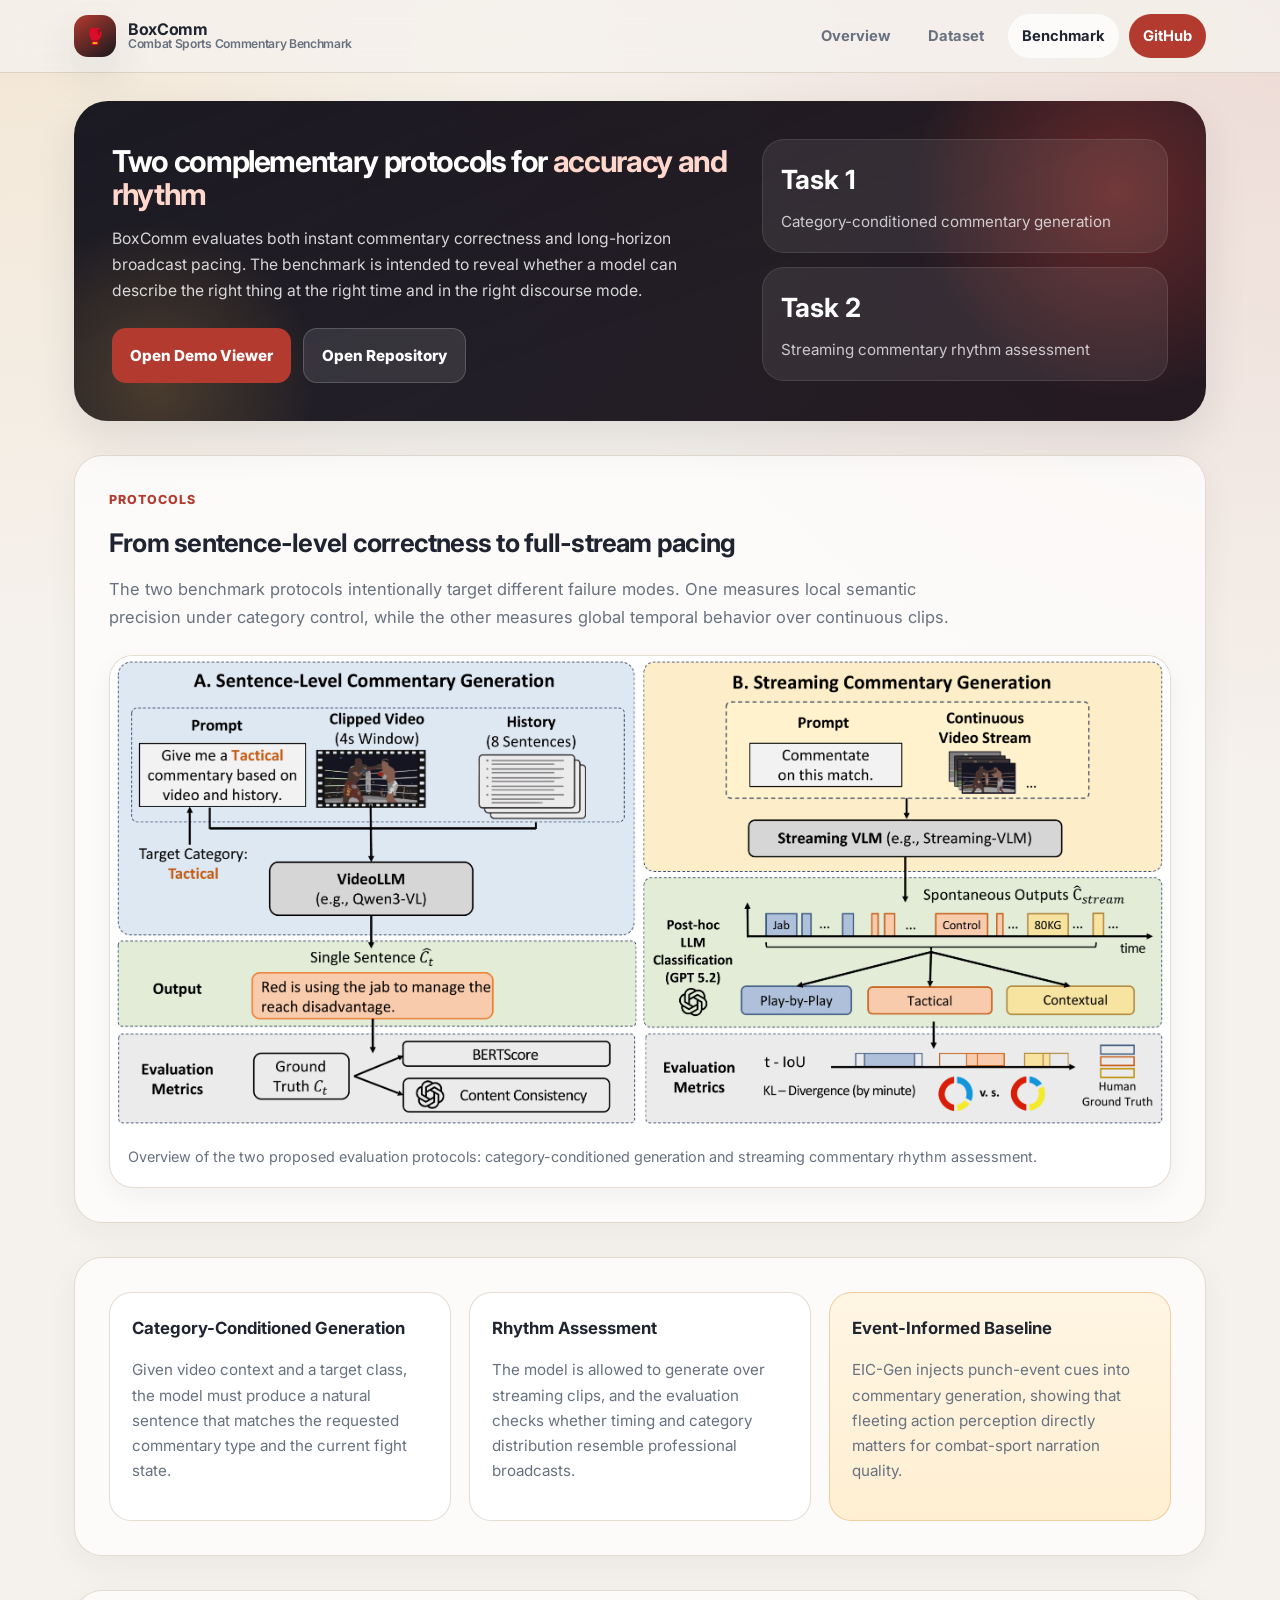
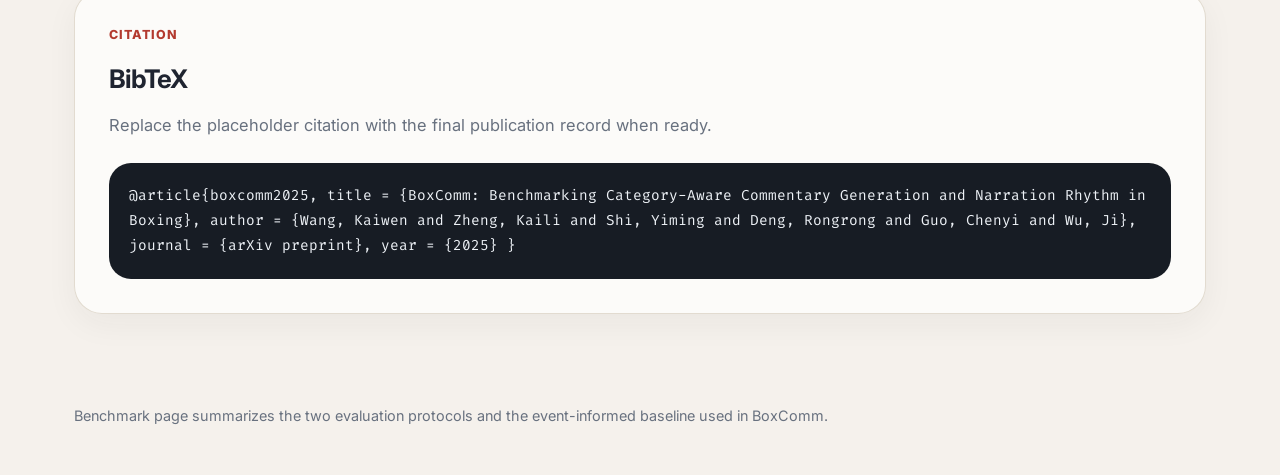
==== benchmark.html @ a7fbd9ea "Update BoxComm project site and add 40 eval demos" ====
<!DOCTYPE html>
<html lang="en">
<head>
  <meta charset="UTF-8" />
  <meta name="viewport" content="width=device-width, initial-scale=1.0" />
  <title>BoxComm Benchmark</title>
  <meta name="description" content="BoxComm benchmark page with evaluation protocols, baseline framing, and citation." />
  <link rel="preconnect" href="https://fonts.googleapis.com" />
  <link rel="preconnect" href="https://fonts.gstatic.com" crossorigin />
  <link href="https://fonts.googleapis.com/css2?family=Inter:wght@400;500;600;700;800&family=Fira+Code:wght@400;500&display=swap" rel="stylesheet" />
  <link rel="stylesheet" href="static/css/style.css" />
  <link rel="icon" href="data:image/svg+xml,<svg xmlns='http://www.w3.org/2000/svg' viewBox='0 0 100 100'><text y='.9em' font-size='90'>🥊</text></svg>" />
</head>
<body data-page="benchmark">
  <div class="site-shell">
    <nav class="topbar">
      <div class="topbar-inner">
        <a class="brand" href="index.html">
          <span class="brand-mark">🥊</span>
          <span class="brand-copy">
            <strong>BoxComm</strong>
            <span>Combat Sports Commentary Benchmark</span>
          </span>
        </a>
        <div class="nav-links">
          <a href="index.html" data-page-link="overview">Overview</a>
          <a href="dataset.html" data-page-link="dataset">Dataset</a>
          <a href="benchmark.html" data-page-link="benchmark">Benchmark</a>
          <a class="is-cta" href="https://github.com/gouba2333/BoxComm">GitHub</a>
        </div>
      </div>
    </nav>

    <main class="page">
      <section class="hero-panel">
        <div class="hero-grid">
          <div>
            <h1 class="hero-title">Two complementary protocols for <span class="accent">accuracy and rhythm</span></h1>
            <p class="hero-subtitle">
              BoxComm evaluates both instant commentary correctness and long-horizon broadcast pacing.
              The benchmark is intended to reveal whether a model can describe the right thing at the right time and in the right discourse mode.
            </p>
            <div class="hero-actions">
              <a class="btn btn-primary" href="dataset.html">Open Demo Viewer</a>
              <a class="btn btn-secondary" href="https://github.com/gouba2333/BoxComm">Open Repository</a>
            </div>
          </div>
          <div class="hero-card-stack">
            <div class="mini-card">
              <strong>Task 1</strong>
              <span>Category-conditioned commentary generation</span>
            </div>
            <div class="mini-card">
              <strong>Task 2</strong>
              <span>Streaming commentary rhythm assessment</span>
            </div>
          </div>
        </div>
      </section>

      <section class="section">
        <div class="section-header">
          <span class="section-kicker">Protocols</span>
          <h2>From sentence-level correctness to full-stream pacing</h2>
          <p class="lead">
            The two benchmark protocols intentionally target different failure modes. One measures local semantic precision under category control, while the other measures global temporal behavior over continuous clips.
          </p>
        </div>
        <div class="figure-card">
          <img src="static/images/architecture.png" alt="BoxComm benchmark architecture" />
          <div class="figure-caption">Overview of the two proposed evaluation protocols: category-conditioned generation and streaming commentary rhythm assessment.</div>
        </div>
      </section>

      <section class="section">
        <div class="columns-3">
          <div class="info-card">
            <h3>Category-Conditioned Generation</h3>
            <p>Given video context and a target class, the model must produce a natural sentence that matches the requested commentary type and the current fight state.</p>
          </div>
          <div class="info-card">
            <h3>Rhythm Assessment</h3>
            <p>The model is allowed to generate over streaming clips, and the evaluation checks whether timing and category distribution resemble professional broadcasts.</p>
          </div>
          <div class="info-card is-emphasis">
            <h3>Event-Informed Baseline</h3>
            <p>EIC-Gen injects punch-event cues into commentary generation, showing that fleeting action perception directly matters for combat-sport narration quality.</p>
          </div>
        </div>
      </section>

      <section class="section">
        <div class="section-header">
          <span class="section-kicker">Citation</span>
          <h2>BibTeX</h2>
          <p class="lead">Replace the placeholder citation with the final publication record when ready.</p>
        </div>
        <div class="citation-box">@article{boxcomm2025,
  title   = {BoxComm: Benchmarking Category-Aware Commentary Generation and Narration Rhythm in Boxing},
  author  = {Wang, Kaiwen and Zheng, Kaili and Shi, Yiming and Deng, Rongrong and Guo, Chenyi and Wu, Ji},
  journal = {arXiv preprint},
  year    = {2025}
}</div>
      </section>
    </main>

    <div class="footer">Benchmark page summarizes the two evaluation protocols and the event-informed baseline used in BoxComm.</div>
  </div>
  <script src="static/js/site.js"></script>
</body>
</html>
---- static/css/style.css ----
:root {
  --bg: #f5f1ec;
  --surface: #fffdf8;
  --surface-strong: #ffffff;
  --ink: #1f2430;
  --muted: #68717f;
  --line: #d9d0c2;
  --brand: #b33a2f;
  --brand-dark: #842920;
  --brand-soft: #f6d3cb;
  --blue: #2f69c8;
  --blue-soft: #d9e7ff;
  --red: #d43f36;
  --red-soft: #ffe0dc;
  --gold: #e6a94a;
  --green: #2f8f62;
  --shadow: 0 18px 42px rgba(31, 36, 48, 0.10);
  --radius-lg: 24px;
  --radius-md: 16px;
  --radius-sm: 12px;
  --page-width: 1180px;
}

* {
  box-sizing: border-box;
}

html {
  scroll-behavior: smooth;
}

body {
  margin: 0;
  font-family: "Inter", "Segoe UI", sans-serif;
  color: var(--ink);
  background:
    radial-gradient(circle at top left, rgba(230, 169, 74, 0.14), transparent 26%),
    radial-gradient(circle at top right, rgba(179, 58, 47, 0.12), transparent 32%),
    var(--bg);
  line-height: 1.65;
}

a {
  color: inherit;
}

img {
  max-width: 100%;
  display: block;
}

.site-shell {
  min-height: 100vh;
}

.topbar {
  position: sticky;
  top: 0;
  z-index: 50;
  backdrop-filter: blur(14px);
  background: rgba(245, 241, 236, 0.84);
  border-bottom: 1px solid rgba(217, 208, 194, 0.85);
}

.topbar-inner {
  max-width: var(--page-width);
  margin: 0 auto;
  padding: 14px 24px;
  display: flex;
  align-items: center;
  justify-content: space-between;
  gap: 18px;
}

.brand {
  display: inline-flex;
  align-items: center;
  gap: 12px;
  text-decoration: none;
  font-weight: 800;
  letter-spacing: -0.02em;
}

.brand-mark {
  width: 42px;
  height: 42px;
  border-radius: 14px;
  display: grid;
  place-items: center;
  background: linear-gradient(145deg, var(--brand), #18181d);
  color: #fff;
  box-shadow: var(--shadow);
}

.brand-copy {
  display: flex;
  flex-direction: column;
  line-height: 1.05;
}

.brand-copy strong {
  font-size: 1rem;
}

.brand-copy span {
  font-size: 0.76rem;
  color: var(--muted);
  font-weight: 600;
}

.nav-links {
  display: flex;
  align-items: center;
  gap: 10px;
  flex-wrap: wrap;
}

.nav-links a {
  text-decoration: none;
  color: var(--muted);
  font-weight: 700;
  font-size: 0.92rem;
  padding: 10px 14px;
  border-radius: 999px;
  transition: 0.18s ease;
}

.nav-links a:hover,
.nav-links a.is-active {
  color: var(--ink);
  background: rgba(255, 255, 255, 0.78);
}

.nav-links a.is-cta {
  color: white;
  background: var(--brand);
}

.nav-links a.is-cta:hover {
  background: var(--brand-dark);
}

.page {
  max-width: var(--page-width);
  margin: 0 auto;
  padding: 28px 24px 72px;
}

.hero-panel {
  position: relative;
  overflow: hidden;
  border-radius: 34px;
  padding: 38px;
  background:
    linear-gradient(130deg, rgba(21, 24, 33, 0.96), rgba(29, 17, 25, 0.96)),
    linear-gradient(160deg, var(--brand), transparent 60%);
  color: white;
  box-shadow: var(--shadow);
}

.hero-panel::before,
.hero-panel::after {
  content: "";
  position: absolute;
  border-radius: 50%;
  pointer-events: none;
}

.hero-panel::before {
  width: 420px;
  height: 420px;
  right: -120px;
  top: -120px;
  background: radial-gradient(circle, rgba(212, 63, 54, 0.38), transparent 70%);
}

.hero-panel::after {
  width: 320px;
  height: 320px;
  left: -80px;
  bottom: -120px;
  background: radial-gradient(circle, rgba(230, 169, 74, 0.22), transparent 72%);
}

.eyebrow {
  display: inline-flex;
  align-items: center;
  gap: 8px;
  padding: 8px 14px;
  border-radius: 999px;
  background: rgba(255, 255, 255, 0.11);
  border: 1px solid rgba(255, 255, 255, 0.14);
  font-size: 0.8rem;
  font-weight: 700;
  text-transform: uppercase;
  letter-spacing: 0.08em;
}

.hero-grid {
  position: relative;
  z-index: 1;
  display: grid;
  grid-template-columns: minmax(0, 1.3fr) minmax(320px, 0.85fr);
  gap: 28px;
  align-items: start;
}

.hero-title {
  margin: 6px 0 14px;
  font-size: clamp(1.5rem, 2.35vw, 2.45rem);
  line-height: 1.08;
  letter-spacing: -0.045em;
}

.hero-title .accent {
  color: #ffd7cc;
}

.hero-subtitle {
  max-width: 720px;
  color: rgba(255, 255, 255, 0.82);
  font-size: 0.98rem;
  margin-bottom: 18px;
}

.authors,
.affiliations {
  display: flex;
  flex-wrap: wrap;
  gap: 10px 16px;
}

.authors {
  margin-bottom: 12px;
}

.author-pill,
.affiliation-pill {
  padding: 9px 14px;
  border-radius: 999px;
  background: rgba(255, 255, 255, 0.08);
  border: 1px solid rgba(255, 255, 255, 0.10);
  font-size: 0.92rem;
}

.hero-meta {
  margin-top: 14px;
  color: rgba(255, 255, 255, 0.65);
  font-size: 0.88rem;
}

.hero-actions {
  display: flex;
  flex-wrap: wrap;
  gap: 12px;
  margin-top: 24px;
}

.btn {
  display: inline-flex;
  align-items: center;
  justify-content: center;
  gap: 10px;
  text-decoration: none;
  border: none;
  cursor: pointer;
  font-weight: 800;
  padding: 14px 18px;
  border-radius: 14px;
  font-size: 0.95rem;
  transition: transform 0.18s ease, background 0.18s ease, border-color 0.18s ease;
}

.btn:hover {
  transform: translateY(-1px);
}

.btn-primary {
  color: #fff;
  background: var(--brand);
}

.btn-secondary {
  color: #fff;
  background: rgba(255, 255, 255, 0.10);
  border: 1px solid rgba(255, 255, 255, 0.18);
}

.hero-card-stack {
  display: grid;
  gap: 14px;
}

.mini-card {
  padding: 18px;
  border-radius: 22px;
  background: rgba(255, 255, 255, 0.08);
  border: 1px solid rgba(255, 255, 255, 0.10);
}

.mini-card strong {
  display: block;
  font-size: 1.65rem;
  margin-bottom: 6px;
}

.mini-card span {
  color: rgba(255, 255, 255, 0.75);
  font-size: 0.95rem;
}

.section {
  margin-top: 34px;
  background: rgba(255, 255, 255, 0.70);
  border: 1px solid rgba(217, 208, 194, 0.75);
  border-radius: 28px;
  padding: 34px;
  box-shadow: 0 10px 32px rgba(31, 36, 48, 0.05);
}

.section-header {
  display: grid;
  gap: 12px;
  margin-bottom: 24px;
}

.section-kicker {
  color: var(--brand);
  font-weight: 800;
  letter-spacing: 0.08em;
  text-transform: uppercase;
  font-size: 0.78rem;
}

.section h2 {
  margin: 0;
  font-size: clamp(1.35rem, 2vw, 2.05rem);
  letter-spacing: -0.03em;
}

.section p.lead {
  margin: 0;
  max-width: 860px;
  color: var(--muted);
  font-size: 1.03rem;
}

.figure-card,
.content-card {
  background: var(--surface-strong);
  border: 1px solid rgba(217, 208, 194, 0.72);
  border-radius: 24px;
  overflow: hidden;
  box-shadow: 0 8px 22px rgba(31, 36, 48, 0.05);
}

.figure-card img {
  width: 100%;
}

.teaser-card {
  width: 100%;
  margin: 0 auto;
}

.figure-caption {
  padding: 14px 18px 18px;
  color: var(--muted);
  font-size: 0.9rem;
}

.stats-grid {
  display: grid;
  grid-template-columns: repeat(4, minmax(0, 1fr));
  gap: 16px;
}

.stat-block {
  padding: 22px 20px;
  border-radius: 22px;
  background: linear-gradient(180deg, rgba(255,255,255,0.94), rgba(249,246,239,0.88));
  border: 1px solid rgba(217, 208, 194, 0.8);
}

.stat-block strong {
  display: block;
  font-size: 2rem;
  color: var(--brand);
  line-height: 1;
  margin-bottom: 8px;
}

.stat-block span {
  display: block;
  color: var(--muted);
  font-size: 0.93rem;
}

.dual-grid {
  display: grid;
  grid-template-columns: minmax(0, 1.33fr) minmax(0, 0.67fr);
  gap: 22px;
}

.stack-grid {
  display: grid;
  grid-template-columns: 1fr;
  gap: 22px;
}

.bullet-list {
  display: grid;
  gap: 14px;
}

.bullet-item {
  display: grid;
  grid-template-columns: auto 1fr;
  gap: 14px;
  align-items: start;
  padding: 16px 18px;
  background: var(--surface-strong);
  border: 1px solid rgba(217, 208, 194, 0.72);
  border-radius: 20px;
}

.bullet-item .icon {
  width: 40px;
  height: 40px;
  display: grid;
  place-items: center;
  border-radius: 12px;
  background: var(--brand-soft);
  font-size: 1.2rem;
}

.bullet-item strong {
  display: block;
  margin-bottom: 4px;
}

.taxonomy-row,
.chip-row {
  display: flex;
  flex-wrap: wrap;
  gap: 12px;
}

.chip {
  display: inline-flex;
  align-items: center;
  gap: 8px;
  padding: 10px 14px;
  border-radius: 999px;
  font-size: 0.9rem;
  font-weight: 800;
}

.chip-red {
  background: var(--red-soft);
  color: var(--red);
}

.chip-blue {
  background: var(--blue-soft);
  color: var(--blue);
}

.chip-gold {
  background: #fdeecf;
  color: #9a6914;
}

.chip-sky {
  background: #e8f1ff;
  color: #2f69c8;
}

.columns-3 {
  display: grid;
  grid-template-columns: repeat(3, minmax(0, 1fr));
  gap: 18px;
}

.info-card {
  padding: 22px;
  background: var(--surface-strong);
  border-radius: 22px;
  border: 1px solid rgba(217, 208, 194, 0.72);
}

.info-card h3 {
  margin: 0 0 10px;
  font-size: 1.05rem;
}

.info-card p,
.info-card li {
  color: var(--muted);
  font-size: 0.95rem;
}

.info-card ul {
  margin: 0;
  padding-left: 18px;
}

.page-switch {
  display: grid;
  grid-template-columns: repeat(3, minmax(0, 1fr));
  gap: 18px;
}

.page-link {
  padding: 22px;
  border-radius: 24px;
  text-decoration: none;
  border: 1px solid rgba(217, 208, 194, 0.8);
  background: rgba(255,255,255,0.76);
}

.page-link:hover {
  border-color: rgba(179, 58, 47, 0.30);
}

.page-link strong {
  display: block;
  margin-bottom: 8px;
  font-size: 1.05rem;
}

.page-link span {
  color: var(--muted);
  font-size: 0.94rem;
}

.dataset-shell {
  display: grid;
  gap: 20px;
}

.sample-picker {
  display: flex;
  flex-wrap: wrap;
  gap: 12px;
}

.sample-chip {
  border: 1px solid rgba(217, 208, 194, 0.9);
  background: #fff;
  color: var(--muted);
  border-radius: 999px;
  padding: 11px 16px;
  font-weight: 800;
  cursor: pointer;
}

.sample-chip.is-active {
  background: var(--ink);
  color: #fff;
  border-color: var(--ink);
}

.viewer-layout {
  display: grid;
  grid-template-columns: 210px minmax(0, 1.35fr) 210px;
  gap: 18px;
  align-items: start;
}

.timeline-column,
.dataset-card {
  background: #fff;
  border: 1px solid rgba(217, 208, 194, 0.82);
  border-radius: 24px;
  box-shadow: 0 8px 24px rgba(31, 36, 48, 0.05);
}

.timeline-column {
  padding: 18px 16px;
}

.timeline-column h3,
.dataset-card h3 {
  margin: 0 0 12px;
  font-size: 0.92rem;
}

.red-heading {
  color: #c63f39;
}

.blue-heading {
  color: #2f69c8;
}

.timeline-note {
  margin: 0 0 14px;
  color: var(--muted);
  font-size: 0.79rem;
}

.event-list {
  display: grid;
  gap: 10px;
  height: clamp(610px, 64vh, 700px);
  overflow: auto;
  padding-right: 4px;
}

.event-item {
  padding: 12px;
  border-radius: 16px;
  border: 1px solid rgba(217, 208, 194, 0.75);
  background: #fcfaf6;
  transition: 0.15s ease;
}

.event-item.is-active {
  background: #fff2f0;
  border-color: rgba(212, 63, 54, 0.45);
  transform: translateX(2px);
}

.event-item.blue.is-active {
  background: #eef5ff;
  border-color: rgba(47, 105, 200, 0.40);
}

.event-item time {
  display: block;
  font-size: 0.77rem;
  font-weight: 800;
  color: var(--muted);
}

.event-item strong {
  display: block;
  margin: 4px 0 2px;
  font-size: 0.86rem;
}

.event-item span {
  display: block;
  font-size: 0.78rem;
  color: var(--muted);
}

.dataset-card {
  padding: 18px;
}

.dataset-card h3 {
  font-size: 0.98rem;
}

.matchup-line {
  margin: -4px 0 14px;
  font-size: 0.95rem;
  font-weight: 800;
  color: var(--muted);
}

.matchup-blue {
  color: #2f69c8;
}

.matchup-red {
  color: #c63f39;
}

.viewer-stage {
  position: relative;
  background: linear-gradient(180deg, #11161e, #0b0d12);
  border-radius: 20px;
  overflow: hidden;
  aspect-ratio: 16 / 8.8;
}

.viewer-stage video,
.viewer-stage canvas {
  position: absolute;
  inset: 0;
  width: 100%;
  height: 100%;
}

.viewer-stage video {
  object-fit: contain;
}

.viewer-stage canvas {
  pointer-events: none;
}

.viewer-toolbar {
  margin-bottom: 14px;
  display: flex;
  flex-wrap: wrap;
  align-items: center;
  justify-content: space-between;
  gap: 12px;
}

.toggle-row,
.meta-row {
  display: flex;
  flex-wrap: wrap;
  align-items: center;
  gap: 10px;
}

.toggle {
  display: inline-flex;
  align-items: center;
  gap: 10px;
  padding: 10px 12px;
  border-radius: 999px;
  background: #f7f2eb;
  border: 1px solid rgba(217, 208, 194, 0.9);
  color: var(--ink);
  font-weight: 700;
  font-size: 0.88rem;
}

.toggle input {
  accent-color: var(--brand);
}

.meta-pill {
  padding: 8px 11px;
  border-radius: 999px;
  background: #f7f2eb;
  color: var(--muted);
  font-size: 0.82rem;
  font-weight: 800;
}

.commentary-panel {
  margin-top: 18px;
  padding: 16px;
  border-radius: 20px;
  background: #fcfaf6;
  border: 1px solid rgba(217, 208, 194, 0.82);
}

.commentary-head {
  display: flex;
  flex-wrap: wrap;
  align-items: center;
  justify-content: space-between;
  gap: 10px;
  margin-bottom: 12px;
}

.commentary-head-below {
  margin-top: 12px;
  margin-bottom: 0;
}

.commentary-legend {
  display: flex;
  flex-wrap: wrap;
  gap: 8px;
}

.legend-chip {
  display: inline-flex;
  align-items: center;
  gap: 7px;
  padding: 6px 10px;
  border-radius: 999px;
  font-size: 0.78rem;
  font-weight: 800;
  color: var(--muted);
  background: #fff;
  border: 1px solid rgba(217, 208, 194, 0.74);
}

.legend-dot {
  width: 10px;
  height: 10px;
  border-radius: 50%;
  display: inline-block;
}

.legend-dot.play-by-play {
  background: #8fb8ff;
}

.legend-dot.tactical {
  background: #f29f92;
}

.legend-dot.contextual {
  background: #f0cf79;
}

.commentary-list {
  display: grid;
  gap: 8px;
  max-height: 98px;
  overflow: auto;
  padding-right: 4px;
}

.commentary-item {
  padding: 10px 14px;
  border-radius: 16px;
  background: #fff;
  border: 1px solid rgba(217, 208, 194, 0.74);
  border-left-width: 10px;
}

.commentary-item.is-active {
  border-color: rgba(179, 58, 47, 0.45);
  box-shadow: inset 0 0 0 1px rgba(179, 58, 47, 0.14);
}

.commentary-item.play-by-play {
  border-left-color: #8fb8ff;
  background: linear-gradient(90deg, rgba(143, 184, 255, 0.18), rgba(255, 255, 255, 0.92) 22%);
}

.commentary-item.tactical {
  border-left-color: #f29f92;
  background: linear-gradient(90deg, rgba(242, 159, 146, 0.18), rgba(255, 255, 255, 0.92) 22%);
}

.commentary-item.contextual {
  border-left-color: #f0cf79;
  background: linear-gradient(90deg, rgba(240, 207, 121, 0.22), rgba(255, 255, 255, 0.92) 22%);
}

.commentary-item header {
  display: flex;
  justify-content: space-between;
  gap: 12px;
  align-items: center;
  margin-bottom: 4px;
}

.eyebrow.is-hidden {
  display: none;
}

.commentary-item time {
  color: var(--muted);
  font-size: 0.8rem;
  font-weight: 800;
}

.caption-text {
  color: var(--ink);
  font-size: 0.92rem;
  line-height: 1.35;
}

body[data-page="overview"] .hero-grid {
  grid-template-columns: minmax(0, 1.7fr) minmax(250px, 0.75fr);
}

.scaled-figure {
  width: min(70%, 860px);
  margin: 0 auto;
}

.footer {
  max-width: var(--page-width);
  margin: 18px auto 48px;
  padding: 0 24px;
  color: var(--muted);
  font-size: 0.9rem;
}

.citation-box {
  background: #171c24;
  color: #eef2f7;
  padding: 20px;
  border-radius: 22px;
  overflow: auto;
  font-family: "Fira Code", monospace;
  font-size: 0.9rem;
  line-height: 1.75;
}

.info-card.is-emphasis {
  background: linear-gradient(180deg, rgba(255, 245, 226, 0.96), rgba(255, 237, 206, 0.92));
  border-color: rgba(214, 156, 73, 0.42);
}

@media (max-width: 1100px) {
  .hero-grid,
  .dual-grid,
  .viewer-layout,
  .page-switch,
  .stats-grid,
  .columns-3 {
    grid-template-columns: 1fr;
  }

  .timeline-column {
    order: 2;
  }
}

@media (max-width: 720px) {
  .topbar-inner,
  .page,
  .footer {
    padding-left: 16px;
    padding-right: 16px;
  }

  .hero-panel,
  .section {
    padding: 24px 20px;
    border-radius: 24px;
  }

  .hero-actions,
  .viewer-toolbar,
  .toggle-row,
  .meta-row {
    align-items: stretch;
  }

  .btn,
  .sample-chip {
    width: 100%;
    justify-content: center;
  }

  .nav-links {
    justify-content: flex-end;
  }

  .scaled-figure {
    width: 100%;
  }
}
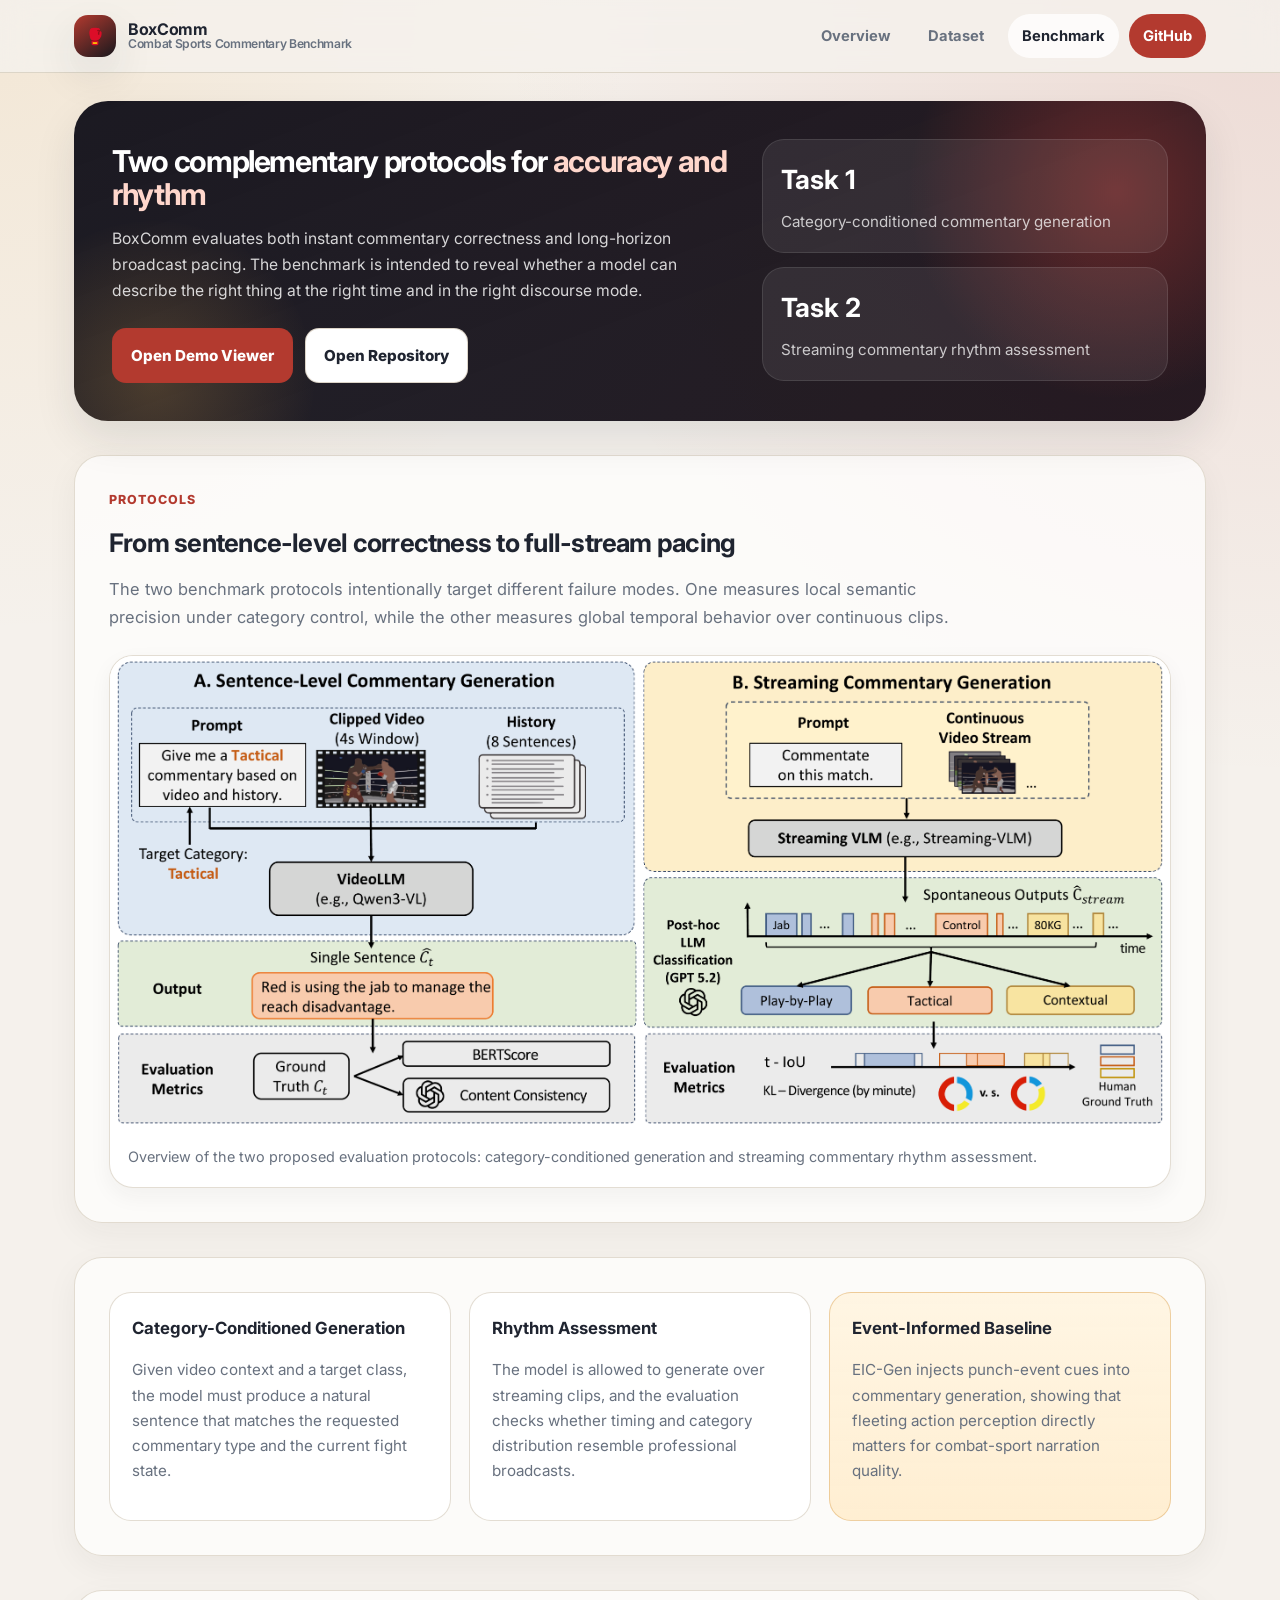
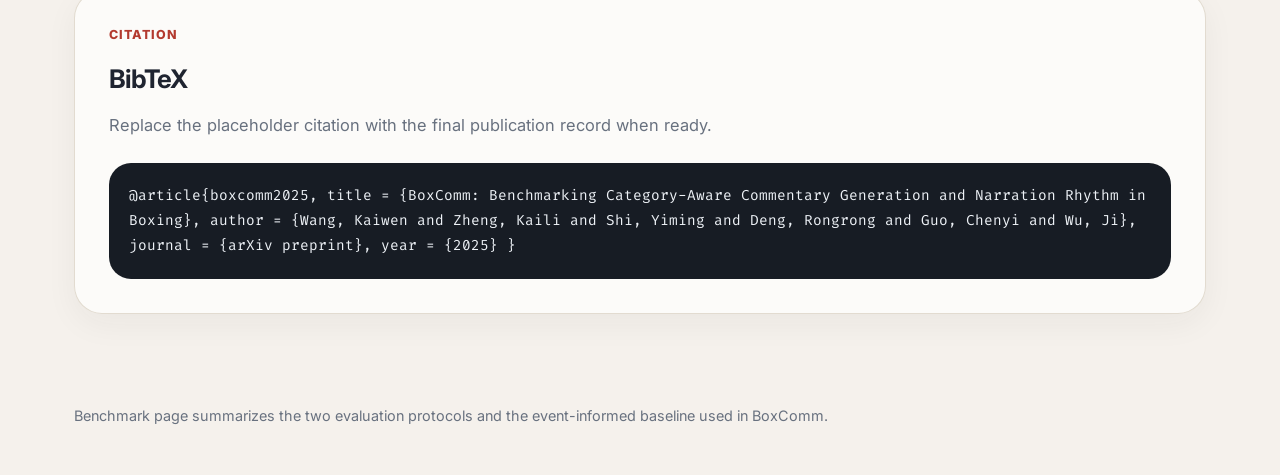
==== commit 55d08c4a: "add paper" ====
--- a/benchmark.html
+++ b/benchmark.html
@@ -8,7 +8,7 @@
   <link rel="preconnect" href="https://fonts.googleapis.com" />
   <link rel="preconnect" href="https://fonts.gstatic.com" crossorigin />
   <link href="https://fonts.googleapis.com/css2?family=Inter:wght@400;500;600;700;800&family=Fira+Code:wght@400;500&display=swap" rel="stylesheet" />
-  <link rel="stylesheet" href="static/css/style.css" />
+  <link rel="stylesheet" href="static/css/style.css?v=20260407b" />
   <link rel="icon" href="data:image/svg+xml,<svg xmlns='http://www.w3.org/2000/svg' viewBox='0 0 100 100'><text y='.9em' font-size='90'>🥊</text></svg>" />
 </head>
 <body data-page="benchmark">
--- a/static/css/style.css
+++ b/static/css/style.css
@@ -278,12 +278,21 @@
 .btn-primary {
   color: #fff;
   background: var(--brand);
+  border: 1px solid rgba(179, 58, 47, 0.65);
 }
 
 .btn-secondary {
-  color: #fff;
-  background: rgba(255, 255, 255, 0.10);
-  border: 1px solid rgba(255, 255, 255, 0.18);
+  color: var(--ink);
+  background: #fff;
+  border: 1px solid rgba(217, 208, 194, 0.9);
+}
+
+.btn-primary:hover {
+  background: var(--brand-dark);
+}
+
+.btn-secondary:hover {
+  background: #f7f2eb;
 }
 
 .hero-card-stack {
@@ -810,11 +819,7 @@
   background: #fff;
   border: 1px solid rgba(217, 208, 194, 0.74);
   border-left-width: 10px;
-}
-
-.commentary-item.is-active {
-  border-color: rgba(179, 58, 47, 0.45);
-  box-shadow: inset 0 0 0 1px rgba(179, 58, 47, 0.14);
+  transition: border-color 0.15s ease, box-shadow 0.15s ease, transform 0.15s ease;
 }
 
 .commentary-item.play-by-play {
@@ -830,6 +835,28 @@
 .commentary-item.contextual {
   border-left-color: #f0cf79;
   background: linear-gradient(90deg, rgba(240, 207, 121, 0.22), rgba(255, 255, 255, 0.92) 22%);
+}
+
+.commentary-item.is-active {
+  transform: translateX(1px);
+}
+
+.commentary-item.play-by-play.is-active {
+  border-color: rgba(47, 105, 200, 0.32);
+  border-left-color: #2f69c8;
+  box-shadow: inset 0 0 0 1px rgba(47, 105, 200, 0.08);
+}
+
+.commentary-item.tactical.is-active {
+  border-color: rgba(212, 63, 54, 0.32);
+  border-left-color: #d43f36;
+  box-shadow: inset 0 0 0 1px rgba(212, 63, 54, 0.08);
+}
+
+.commentary-item.contextual.is-active {
+  border-color: rgba(230, 169, 74, 0.36);
+  border-left-color: #e6a94a;
+  box-shadow: inset 0 0 0 1px rgba(230, 169, 74, 0.09);
 }
 
 .commentary-item header {
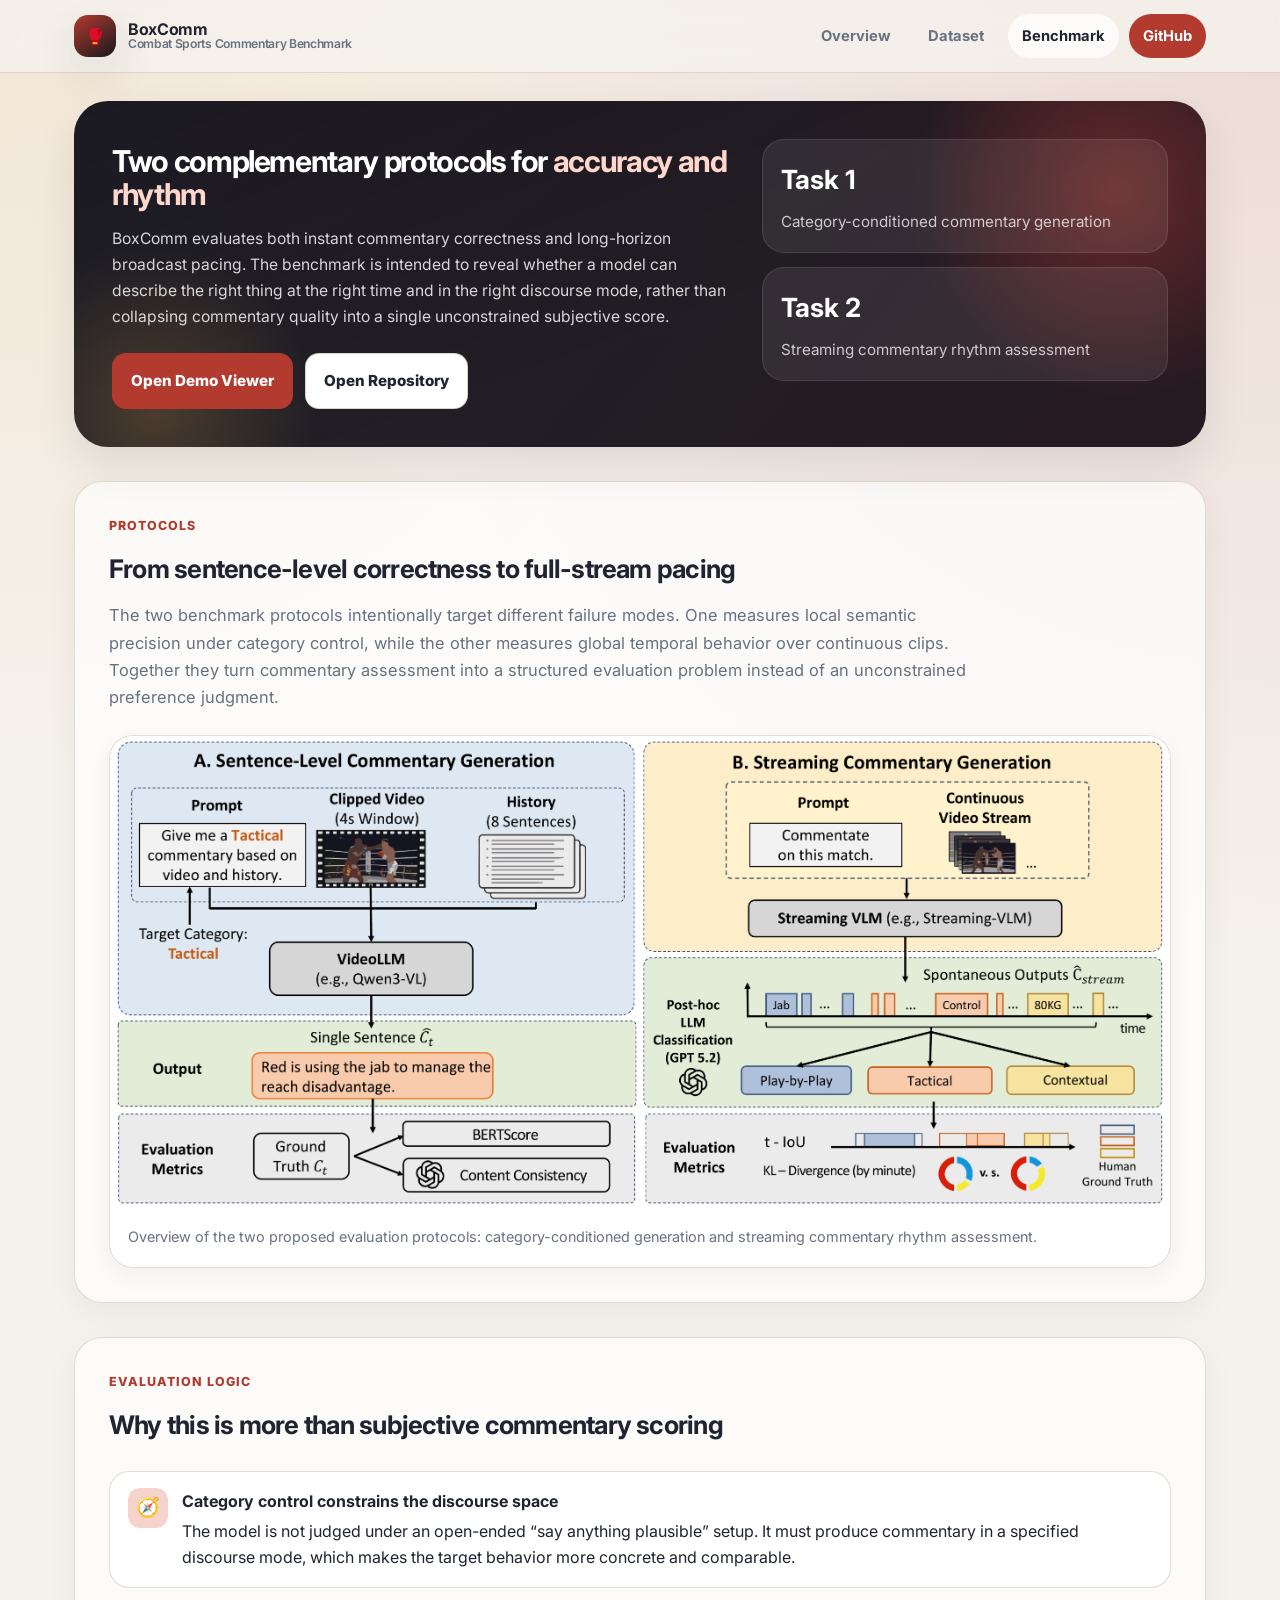
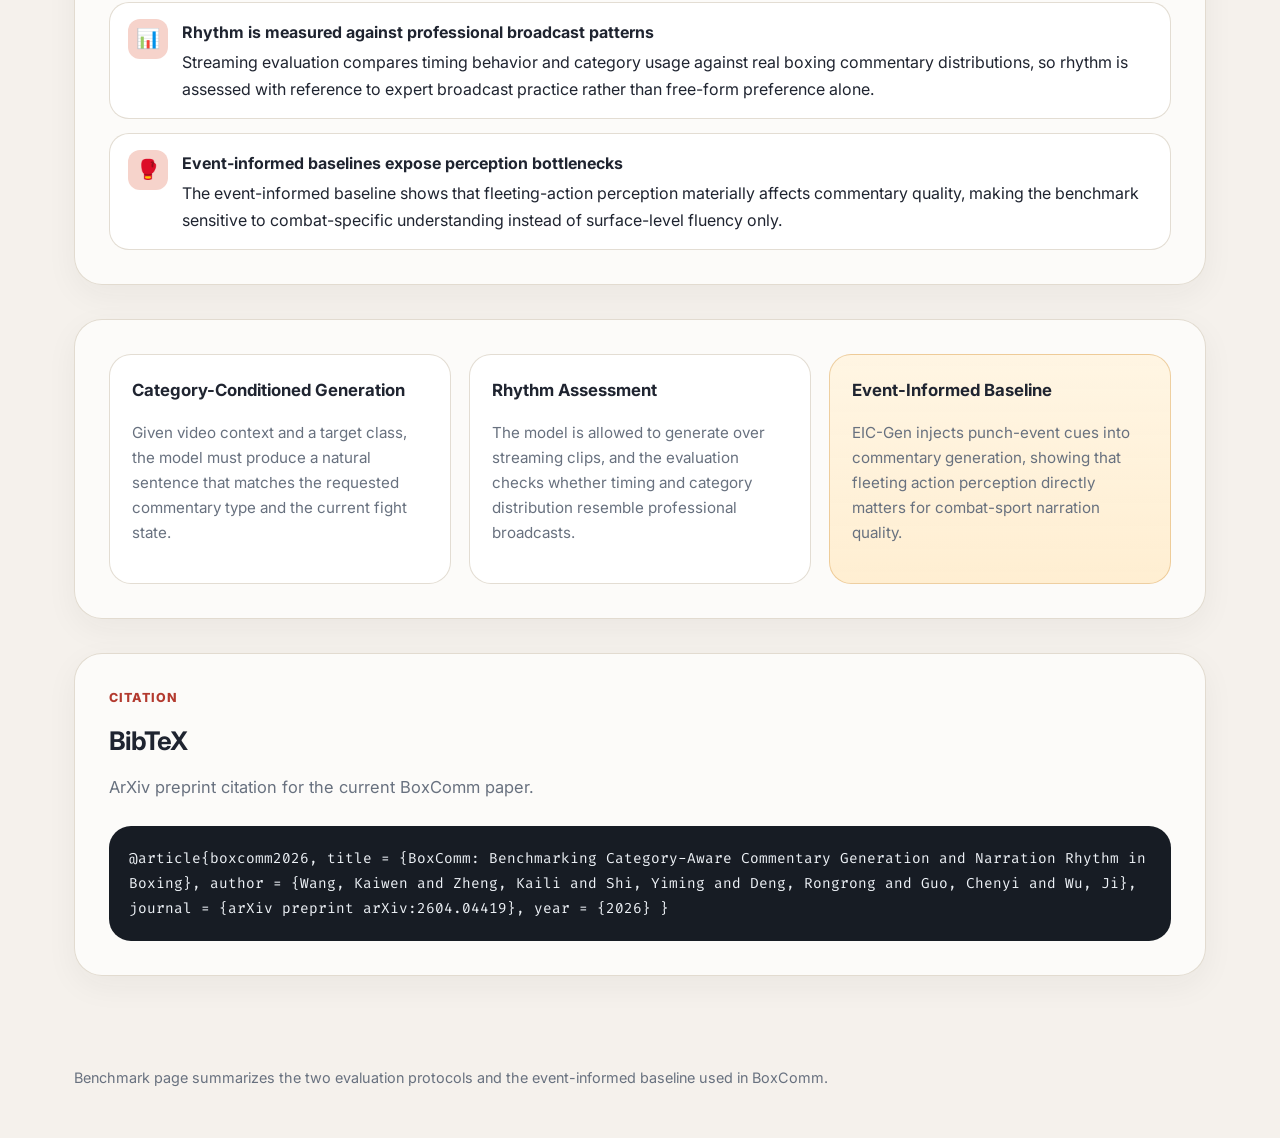
==== commit e21923e0: "update webpage" ====
--- a/benchmark.html
+++ b/benchmark.html
@@ -38,7 +38,7 @@
             <h1 class="hero-title">Two complementary protocols for <span class="accent">accuracy and rhythm</span></h1>
             <p class="hero-subtitle">
               BoxComm evaluates both instant commentary correctness and long-horizon broadcast pacing.
-              The benchmark is intended to reveal whether a model can describe the right thing at the right time and in the right discourse mode.
+              The benchmark is intended to reveal whether a model can describe the right thing at the right time and in the right discourse mode, rather than collapsing commentary quality into a single unconstrained subjective score.
             </p>
             <div class="hero-actions">
               <a class="btn btn-primary" href="dataset.html">Open Demo Viewer</a>
@@ -63,12 +63,42 @@
           <span class="section-kicker">Protocols</span>
           <h2>From sentence-level correctness to full-stream pacing</h2>
           <p class="lead">
-            The two benchmark protocols intentionally target different failure modes. One measures local semantic precision under category control, while the other measures global temporal behavior over continuous clips.
+            The two benchmark protocols intentionally target different failure modes. One measures local semantic precision under category control, while the other measures global temporal behavior over continuous clips. Together they turn commentary assessment into a structured evaluation problem instead of an unconstrained preference judgment.
           </p>
         </div>
         <div class="figure-card">
           <img src="static/images/architecture.png" alt="BoxComm benchmark architecture" />
           <div class="figure-caption">Overview of the two proposed evaluation protocols: category-conditioned generation and streaming commentary rhythm assessment.</div>
+        </div>
+      </section>
+
+      <section class="section">
+        <div class="section-header">
+          <span class="section-kicker">Evaluation Logic</span>
+          <h2>Why this is more than subjective commentary scoring</h2>
+        </div>
+        <div class="bullet-list">
+          <div class="bullet-item">
+            <div class="icon">🧭</div>
+            <div>
+              <strong>Category control constrains the discourse space</strong>
+              <span>The model is not judged under an open-ended “say anything plausible” setup. It must produce commentary in a specified discourse mode, which makes the target behavior more concrete and comparable.</span>
+            </div>
+          </div>
+          <div class="bullet-item">
+            <div class="icon">📊</div>
+            <div>
+              <strong>Rhythm is measured against professional broadcast patterns</strong>
+              <span>Streaming evaluation compares timing behavior and category usage against real boxing commentary distributions, so rhythm is assessed with reference to expert broadcast practice rather than free-form preference alone.</span>
+            </div>
+          </div>
+          <div class="bullet-item">
+            <div class="icon">🥊</div>
+            <div>
+              <strong>Event-informed baselines expose perception bottlenecks</strong>
+              <span>The event-informed baseline shows that fleeting-action perception materially affects commentary quality, making the benchmark sensitive to combat-specific understanding instead of surface-level fluency only.</span>
+            </div>
+          </div>
         </div>
       </section>
 
@@ -93,13 +123,13 @@
         <div class="section-header">
           <span class="section-kicker">Citation</span>
           <h2>BibTeX</h2>
-          <p class="lead">Replace the placeholder citation with the final publication record when ready.</p>
+          <p class="lead">ArXiv preprint citation for the current BoxComm paper.</p>
         </div>
-        <div class="citation-box">@article{boxcomm2025,
+        <div class="citation-box">@article{boxcomm2026,
   title   = {BoxComm: Benchmarking Category-Aware Commentary Generation and Narration Rhythm in Boxing},
   author  = {Wang, Kaiwen and Zheng, Kaili and Shi, Yiming and Deng, Rongrong and Guo, Chenyi and Wu, Ji},
-  journal = {arXiv preprint},
-  year    = {2025}
+  journal = {arXiv preprint arXiv:2604.04419},
+  year    = {2026}
 }</div>
       </section>
     </main>
